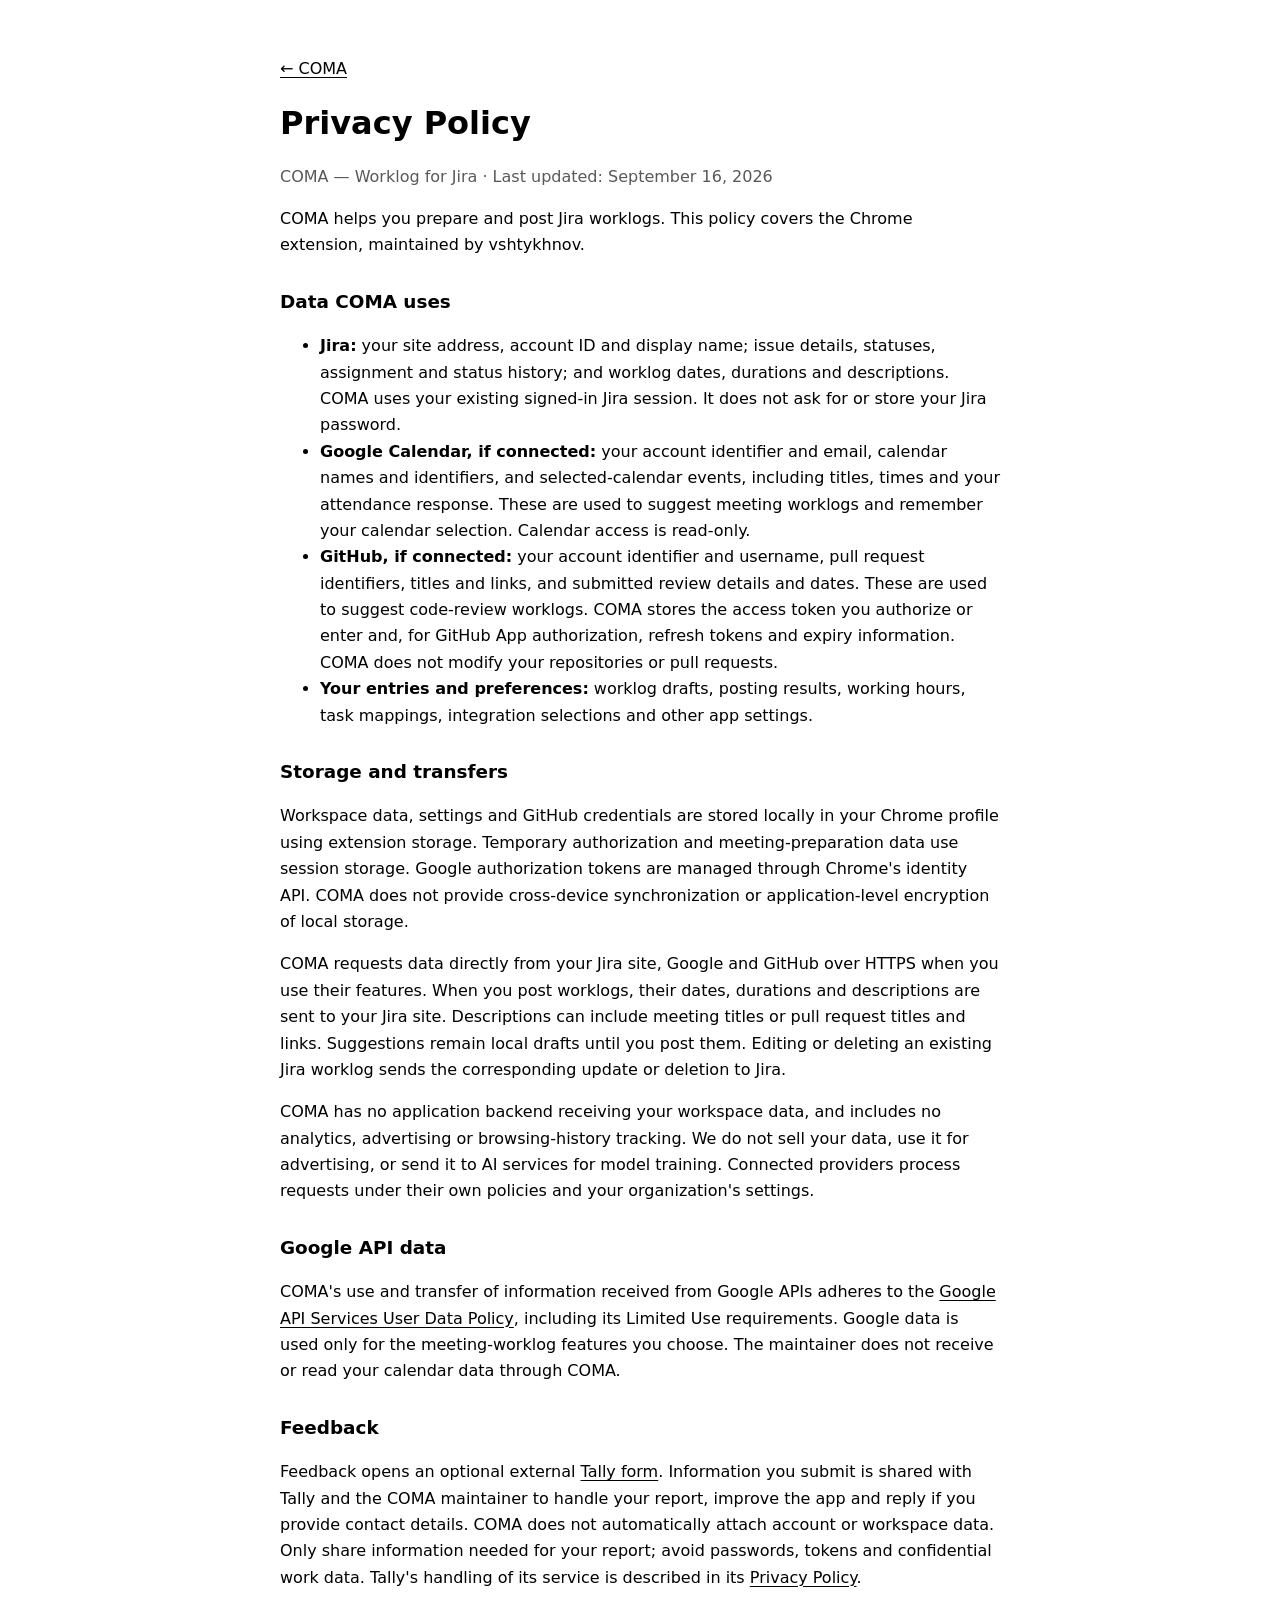
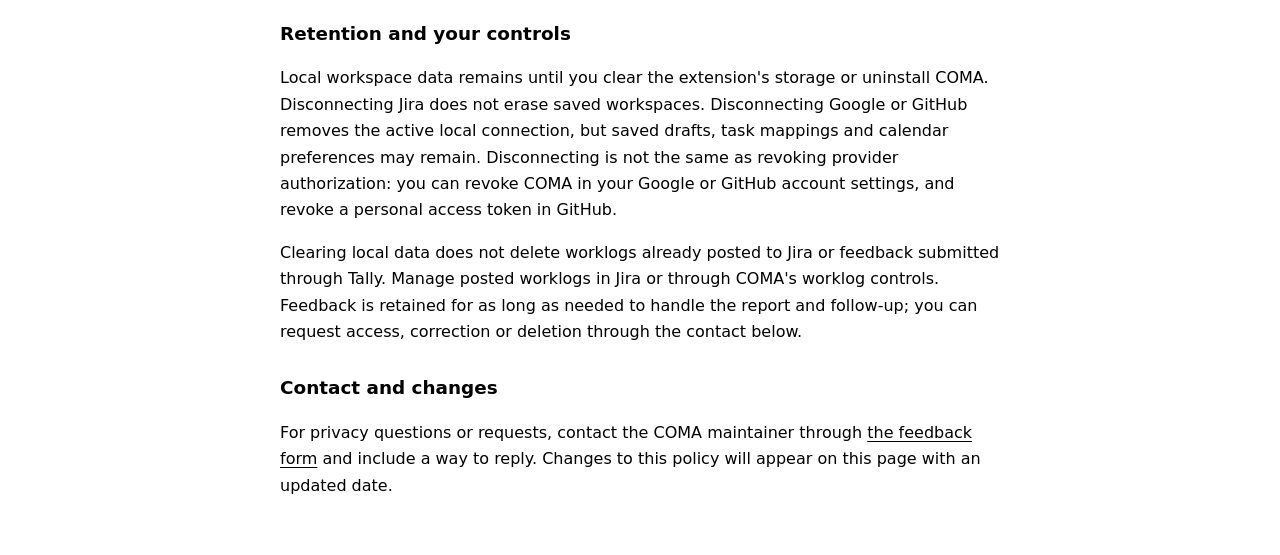
==== privacy.html @ e51e8898 "Publish COMA landing page" ====
<!doctype html>
<html lang="en">
  <head>
    <meta charset="UTF-8" />
    <meta name="viewport" content="width=device-width, initial-scale=1" />
    <title>Privacy Policy — COMA</title>
    <style>
      :root {
        color-scheme: light dark;
        font-family: system-ui, sans-serif;
      }
      body {
        max-width: 720px;
        margin: 0 auto;
        padding: 40px 24px;
        line-height: 1.65;
      }
      h1 {
        line-height: 1.2;
      }
      h2 {
        margin-top: 28px;
        font-size: 1.15rem;
      }
      a {
        color: inherit;
        text-underline-offset: 3px;
      }
      .date {
        opacity: 0.65;
      }
    </style>
  </head>
  <body>
    <main>
      <p><a href="./">← COMA</a></p>
      <h1>Privacy Policy</h1>
      <p class="date">COMA — Worklog for Jira · Last updated: September 16, 2026</p>
      <p>
        COMA helps you prepare and post Jira worklogs. This policy covers the Chrome extension,
        maintained by vshtykhnov.
      </p>

      <h2>Data COMA uses</h2>
      <ul>
        <li>
          <strong>Jira:</strong> your site address, account ID and display name; issue details,
          statuses, assignment and status history; and worklog dates, durations and descriptions.
          COMA uses your existing signed-in Jira session. It does not ask for or store your Jira
          password.
        </li>
        <li>
          <strong>Google Calendar, if connected:</strong> your account identifier and email,
          calendar names and identifiers, and selected-calendar events, including titles, times and
          your attendance response. These are used to suggest meeting worklogs and remember your
          calendar selection. Calendar access is read-only.
        </li>
        <li>
          <strong>GitHub, if connected:</strong> your account identifier and username, pull request
          identifiers, titles and links, and submitted review details and dates. These are used to
          suggest code-review worklogs. COMA stores the access token you authorize or enter and, for
          GitHub App authorization, refresh tokens and expiry information. COMA does not modify your
          repositories or pull requests.
        </li>
        <li>
          <strong>Your entries and preferences:</strong> worklog drafts, posting results, working
          hours, task mappings, integration selections and other app settings.
        </li>
      </ul>

      <h2>Storage and transfers</h2>
      <p>
        Workspace data, settings and GitHub credentials are stored locally in your Chrome profile
        using extension storage. Temporary authorization and meeting-preparation data use session
        storage. Google authorization tokens are managed through Chrome's identity API. COMA does
        not provide cross-device synchronization or application-level encryption of local storage.
      </p>
      <p>
        COMA requests data directly from your Jira site, Google and GitHub over HTTPS when you use
        their features. When you post worklogs, their dates, durations and descriptions are sent to
        your Jira site. Descriptions can include meeting titles or pull request titles and links.
        Suggestions remain local drafts until you post them. Editing or deleting an existing Jira
        worklog sends the corresponding update or deletion to Jira.
      </p>
      <p>
        COMA has no application backend receiving your workspace data, and includes no analytics,
        advertising or browsing-history tracking. We do not sell your data, use it for advertising,
        or send it to AI services for model training. Connected providers process requests under
        their own policies and your organization's settings.
      </p>

      <h2>Google API data</h2>
      <p>
        COMA's use and transfer of information received from Google APIs adheres to the
        <a href="https://developers.google.com/terms/api-services-user-data-policy"
          >Google API Services User Data Policy</a
        >, including its Limited Use requirements. Google data is used only for the meeting-worklog
        features you choose. The maintainer does not receive or read your calendar data through
        COMA.
      </p>

      <h2>Feedback</h2>
      <p>
        Feedback opens an optional external
        <a href="https://tally.so/r/yPBag4">Tally form</a>. Information you submit is shared with
        Tally and the COMA maintainer to handle your report, improve the app and reply if you
        provide contact details. COMA does not automatically attach account or workspace data. Only
        share information needed for your report; avoid passwords, tokens and confidential work
        data. Tally's handling of its service is described in its
        <a href="https://tally.so/help/privacy-policy">Privacy Policy</a>.
      </p>

      <h2>Retention and your controls</h2>
      <p>
        Local workspace data remains until you clear the extension's storage or uninstall COMA.
        Disconnecting Jira does not erase saved workspaces. Disconnecting Google or GitHub removes
        the active local connection, but saved drafts, task mappings and calendar preferences may
        remain. Disconnecting is not the same as revoking provider authorization: you can revoke
        COMA in your Google or GitHub account settings, and revoke a personal access token in
        GitHub.
      </p>
      <p>
        Clearing local data does not delete worklogs already posted to Jira or feedback submitted
        through Tally. Manage posted worklogs in Jira or through COMA's worklog controls. Feedback
        is retained for as long as needed to handle the report and follow-up; you can request
        access, correction or deletion through the contact below.
      </p>

      <h2>Contact and changes</h2>
      <p>
        For privacy questions or requests, contact the COMA maintainer through
        <a href="https://tally.so/r/yPBag4">the feedback form</a> and include a way to reply.
        Changes to this policy will appear on this page with an updated date.
      </p>
    </main>
  </body>
</html>
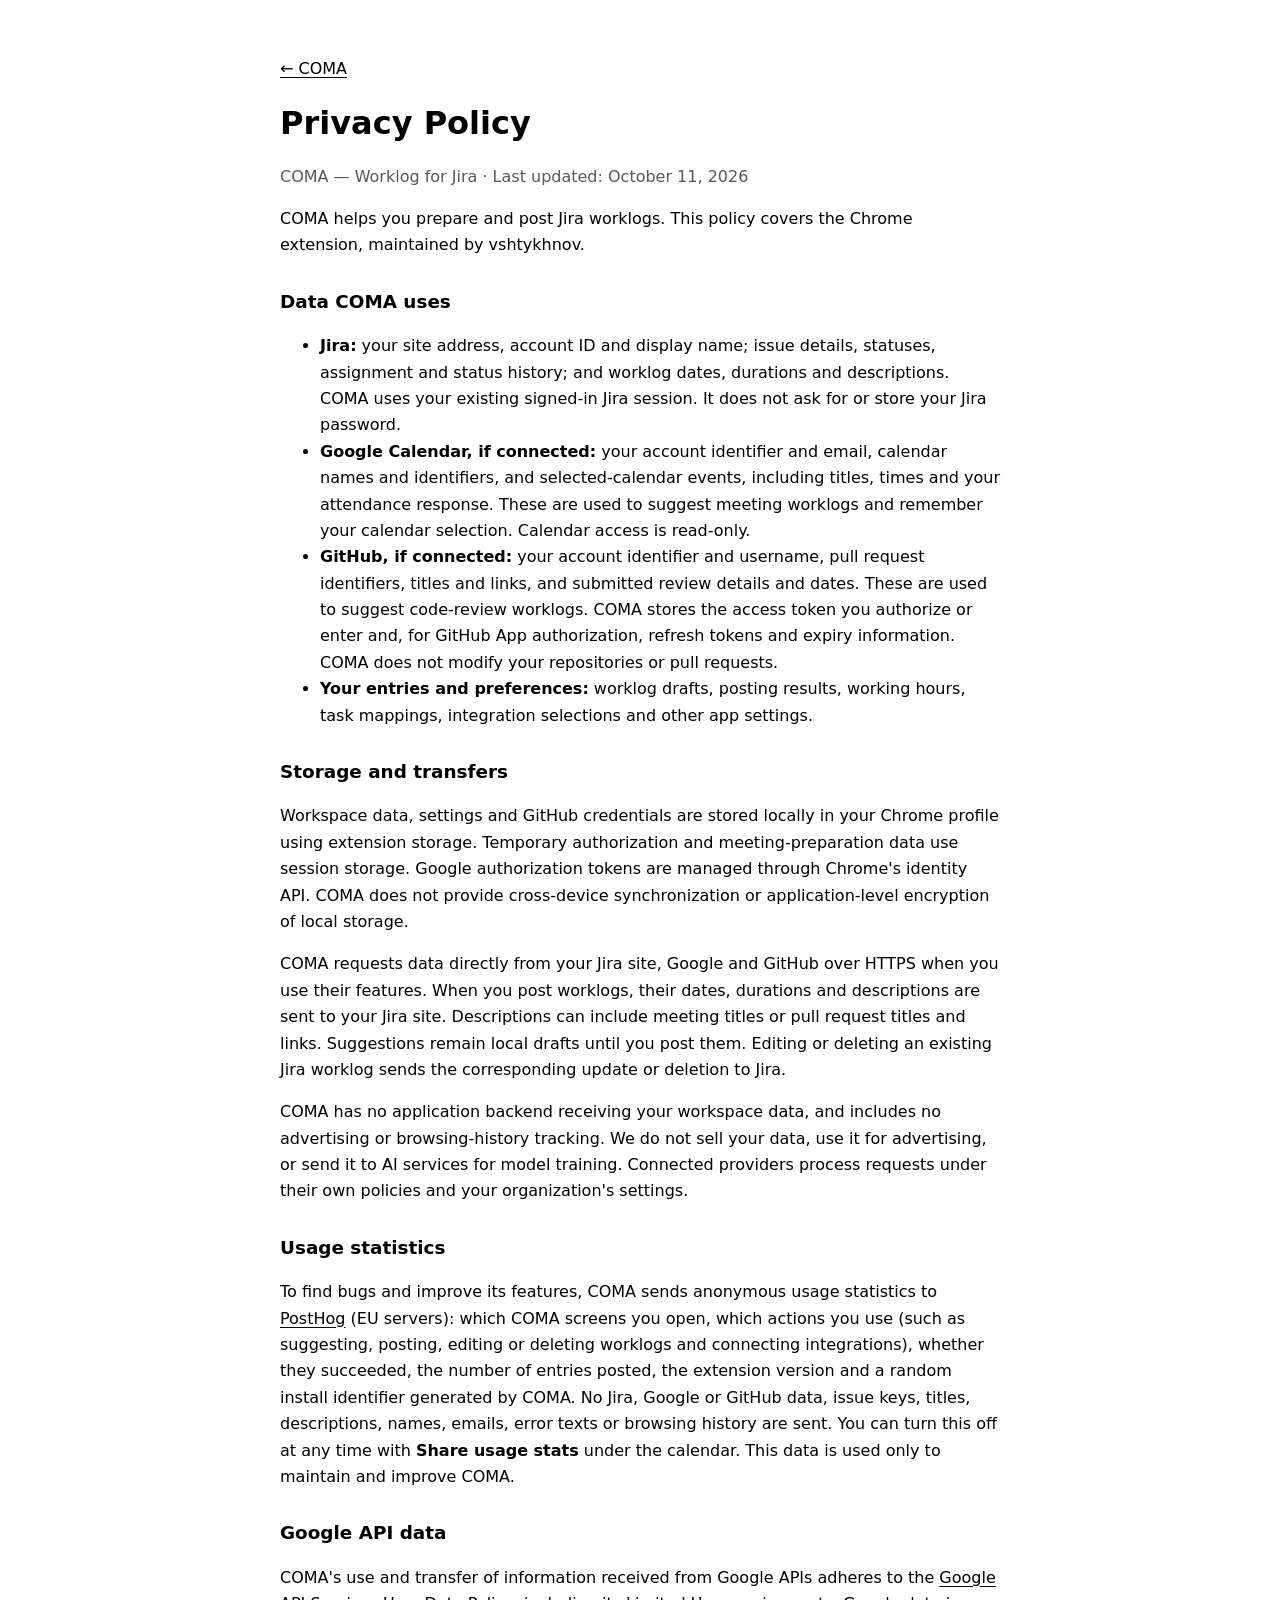
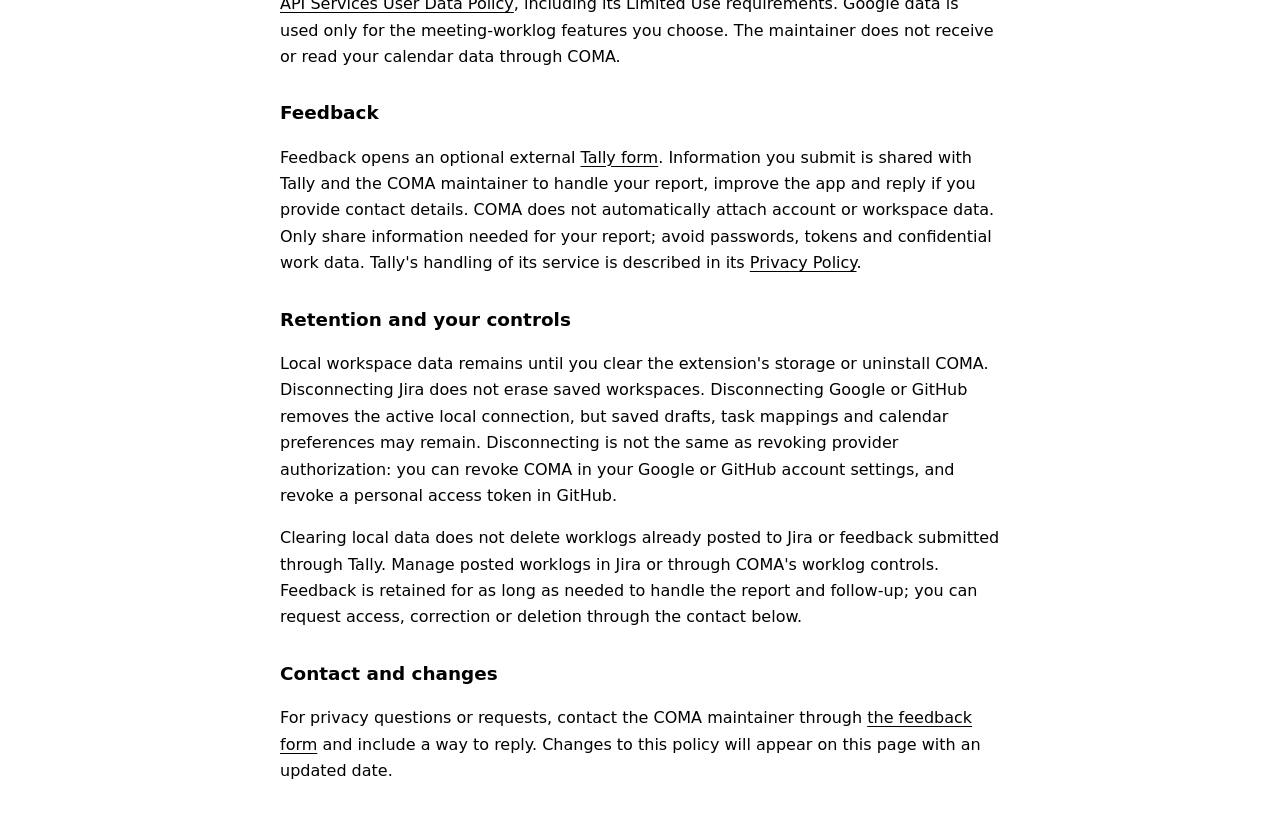
==== commit 13c88d9f: "Disclose anonymous usage statistics Co-Authored-By: Claude Opus 5.5 <noreply@anthropic.com>" ====
--- a/privacy.html
+++ b/privacy.html
@@ -35,7 +35,7 @@
     <main>
       <p><a href="./">← COMA</a></p>
       <h1>Privacy Policy</h1>
-      <p class="date">COMA — Worklog for Jira · Last updated: September 16, 2026</p>
+      <p class="date">COMA — Worklog for Jira · Last updated: October 11, 2026</p>
       <p>
         COMA helps you prepare and post Jira worklogs. This policy covers the Chrome extension,
         maintained by vshtykhnov.
@@ -83,10 +83,22 @@
         worklog sends the corresponding update or deletion to Jira.
       </p>
       <p>
-        COMA has no application backend receiving your workspace data, and includes no analytics,
-        advertising or browsing-history tracking. We do not sell your data, use it for advertising,
+        COMA has no application backend receiving your workspace data, and includes no advertising
+        or browsing-history tracking. We do not sell your data, use it for advertising,
         or send it to AI services for model training. Connected providers process requests under
         their own policies and your organization's settings.
+      </p>
+
+      <h2>Usage statistics</h2>
+      <p>
+        To find bugs and improve its features, COMA sends anonymous usage statistics to
+        <a href="https://posthog.com/privacy">PostHog</a> (EU servers): which COMA screens you open,
+        which actions you use (such as suggesting, posting, editing or deleting worklogs and
+        connecting integrations), whether they succeeded, the number of entries posted, the extension
+        version and a random install identifier generated by COMA. No Jira, Google or GitHub data,
+        issue keys, titles, descriptions, names, emails, error texts or browsing history are sent.
+        You can turn this off at any time with <strong>Share usage stats</strong> under the calendar.
+        This data is used only to maintain and improve COMA.
       </p>
 
       <h2>Google API data</h2>
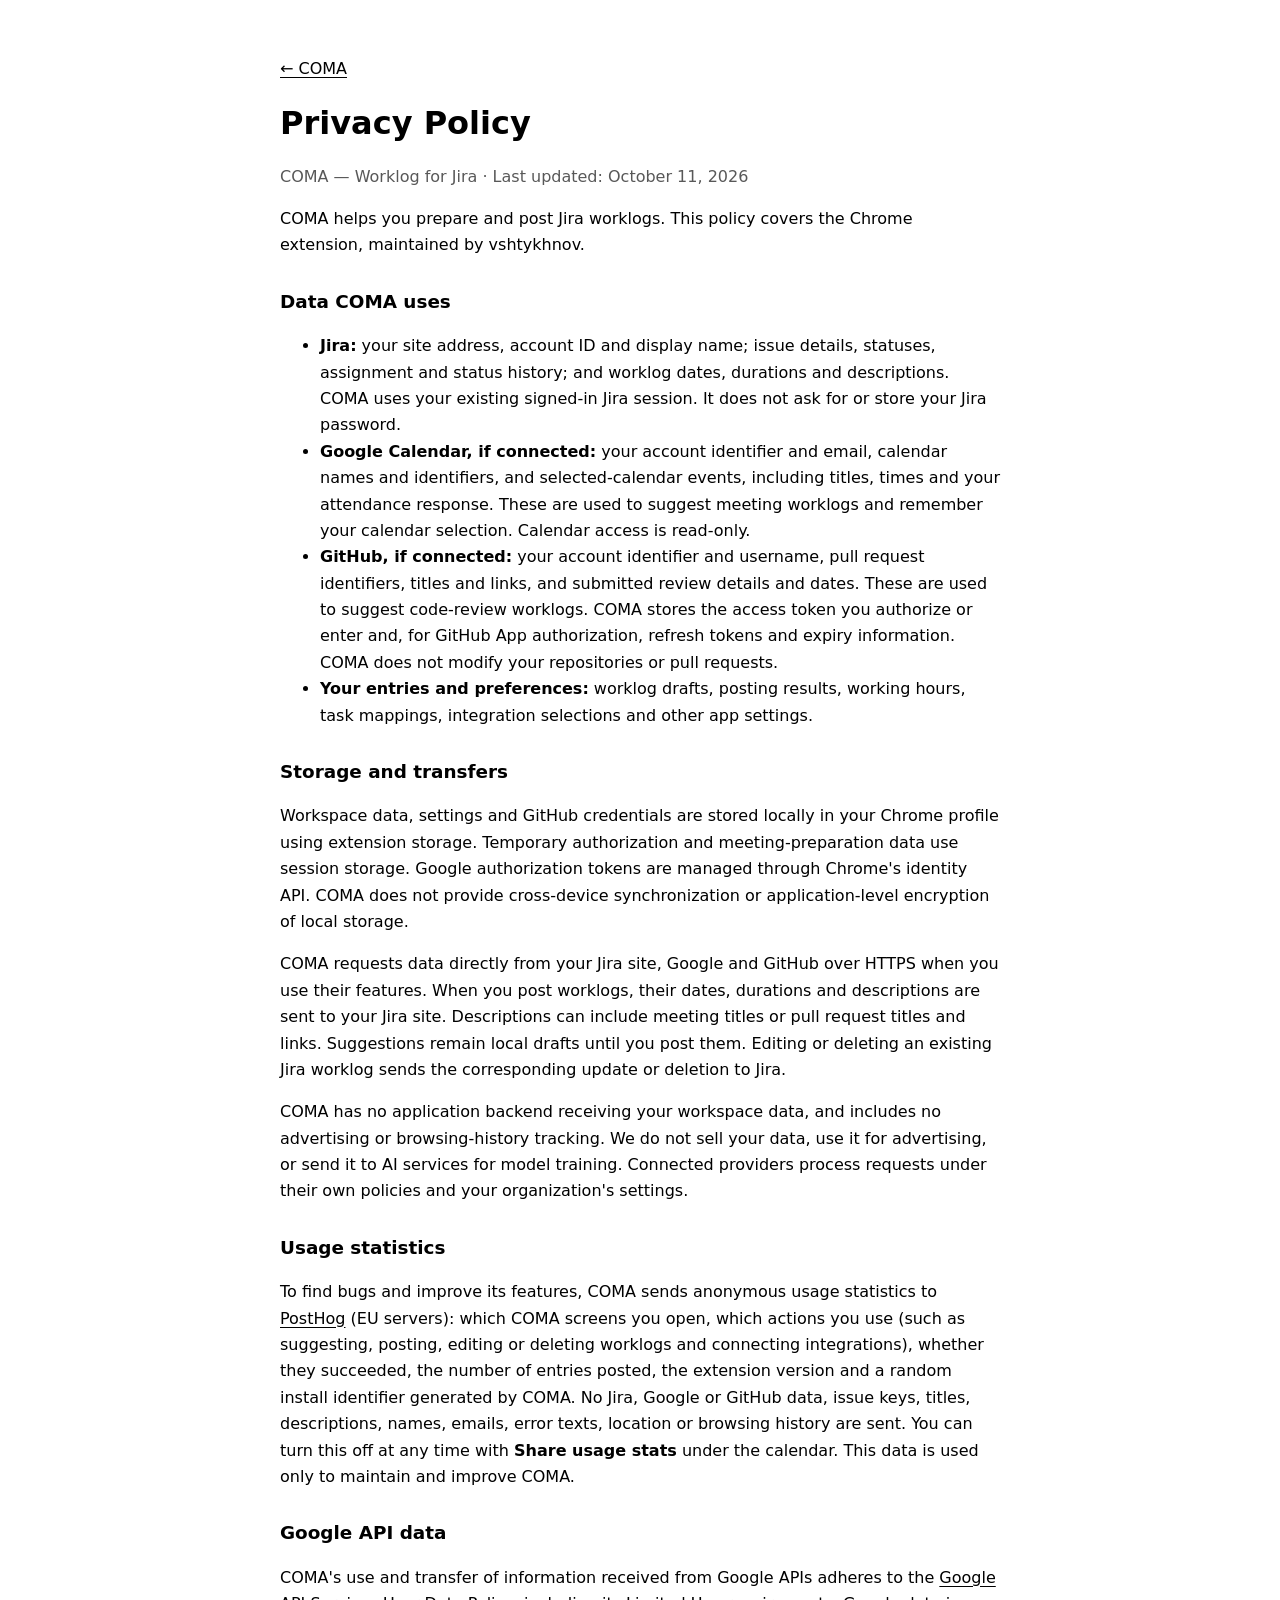
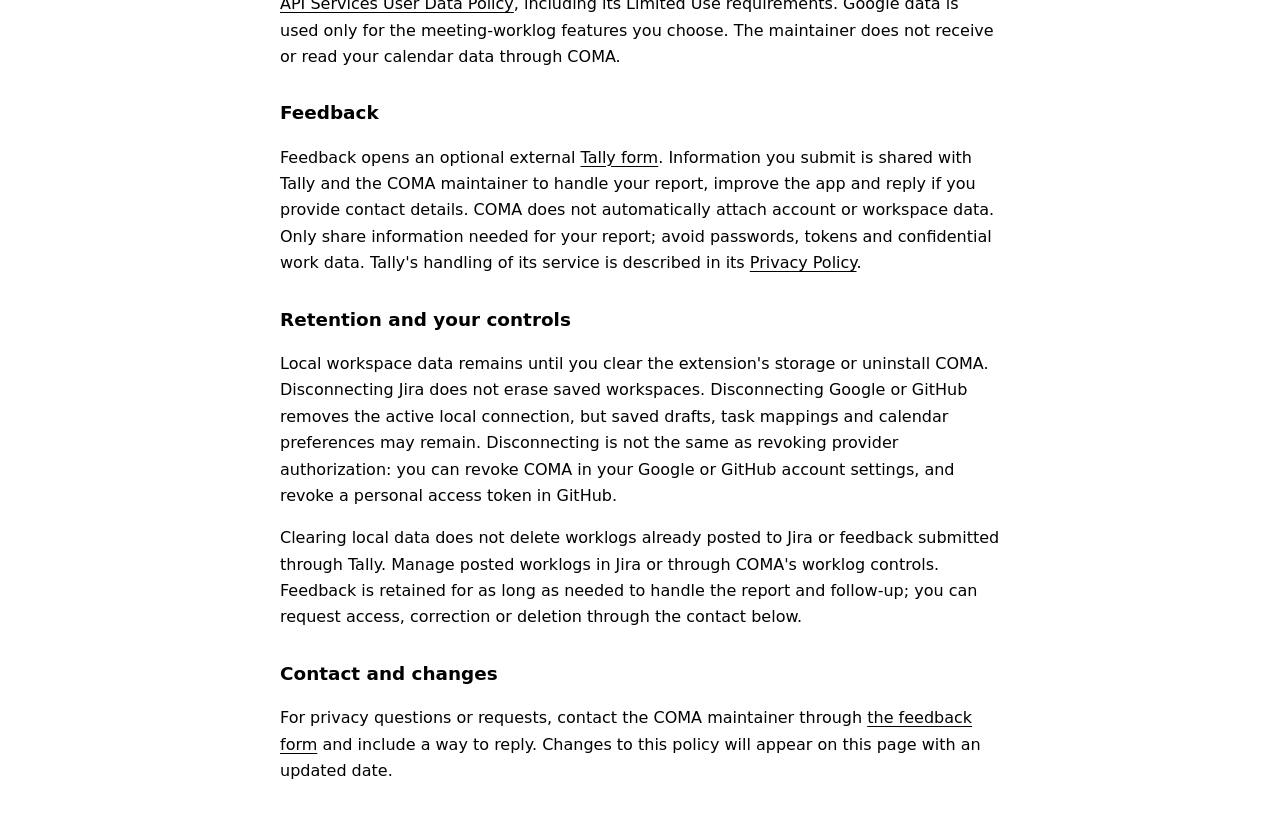
==== commit 3a8d17f8: "State that usage stats exclude location Co-Authored-By: Claude Opus 5.5 <noreply@anthropic.com>" ====
--- a/privacy.html
+++ b/privacy.html
@@ -96,7 +96,7 @@
         which actions you use (such as suggesting, posting, editing or deleting worklogs and
         connecting integrations), whether they succeeded, the number of entries posted, the extension
         version and a random install identifier generated by COMA. No Jira, Google or GitHub data,
-        issue keys, titles, descriptions, names, emails, error texts or browsing history are sent.
+        issue keys, titles, descriptions, names, emails, error texts, location or browsing history are sent.
         You can turn this off at any time with <strong>Share usage stats</strong> under the calendar.
         This data is used only to maintain and improve COMA.
       </p>
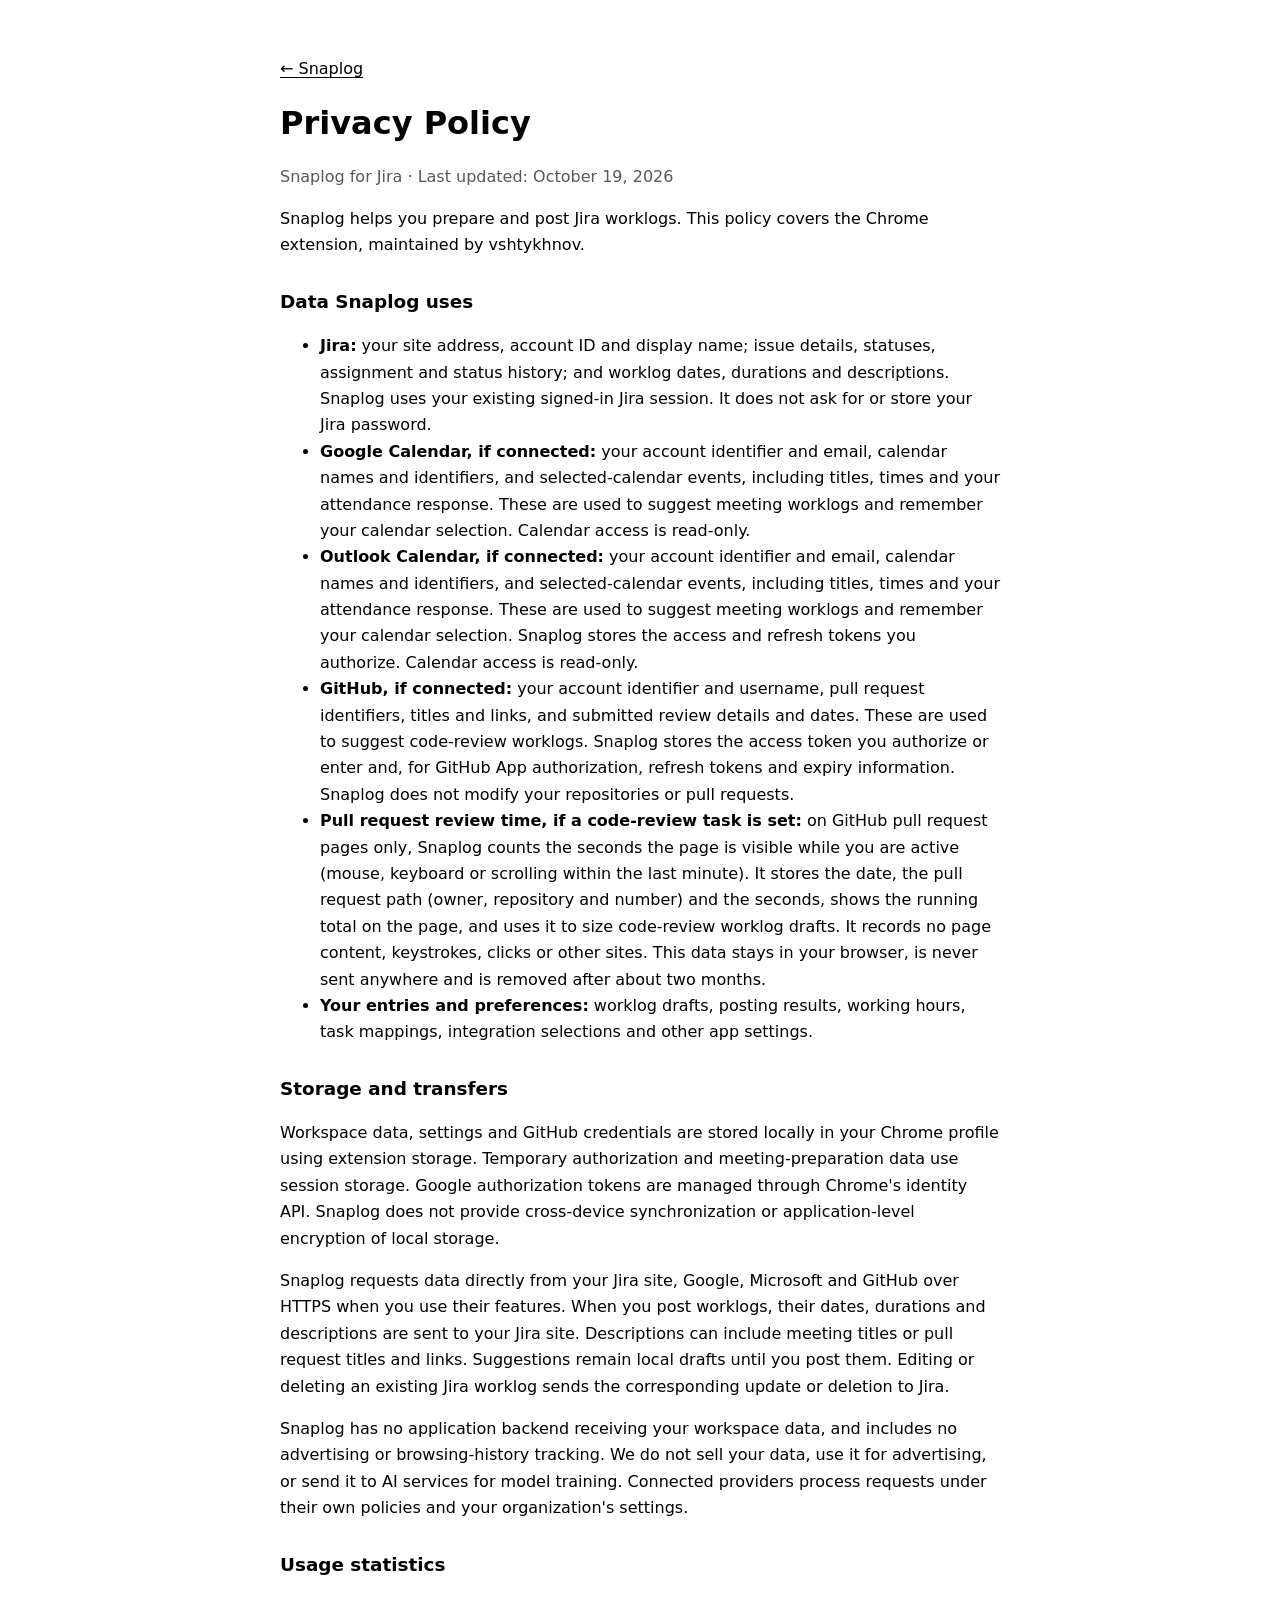
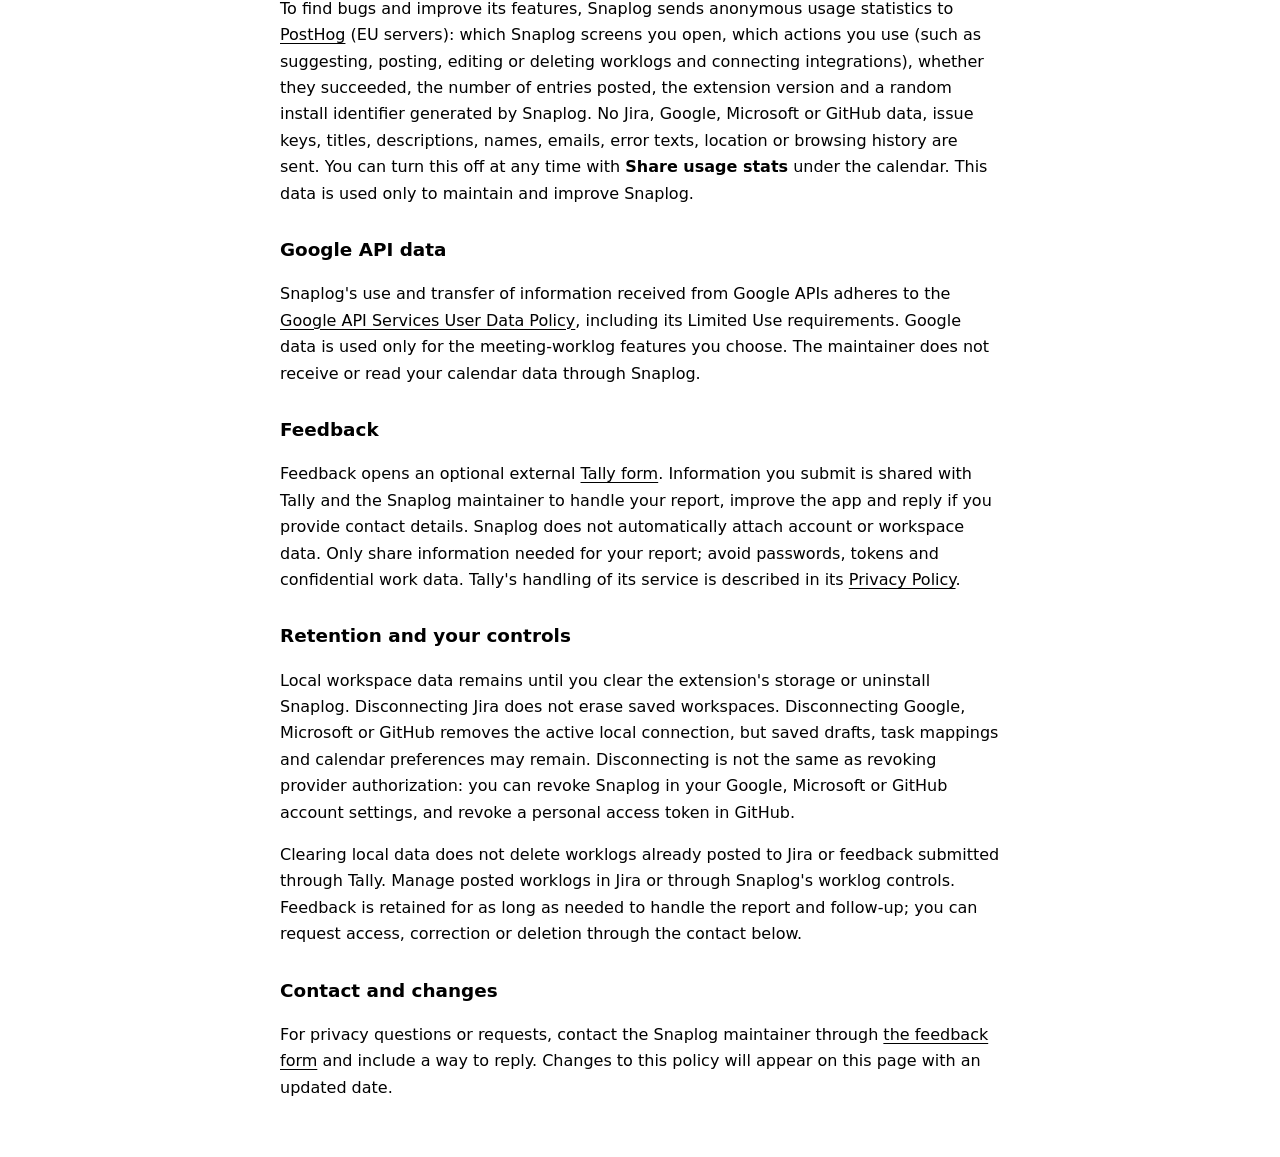
==== commit 53cfb712: "Rebrand landing to Snaplog with new demo videos - New name and hero: "Log your Jira time in seconds," ====
--- a/privacy.html
+++ b/privacy.html
@@ -3,7 +3,7 @@
   <head>
     <meta charset="UTF-8" />
     <meta name="viewport" content="width=device-width, initial-scale=1" />
-    <title>Privacy Policy — COMA</title>
+    <title>Privacy Policy — Snaplog for Jira</title>
     <style>
       :root {
         color-scheme: light dark;
@@ -33,20 +33,20 @@
   </head>
   <body>
     <main>
-      <p><a href="./">← COMA</a></p>
+      <p><a href="./">← Snaplog</a></p>
       <h1>Privacy Policy</h1>
-      <p class="date">COMA — Worklog for Jira · Last updated: October 11, 2026</p>
+      <p class="date">Snaplog for Jira · Last updated: October 19, 2026</p>
       <p>
-        COMA helps you prepare and post Jira worklogs. This policy covers the Chrome extension,
+        Snaplog helps you prepare and post Jira worklogs. This policy covers the Chrome extension,
         maintained by vshtykhnov.
       </p>
 
-      <h2>Data COMA uses</h2>
+      <h2>Data Snaplog uses</h2>
       <ul>
         <li>
           <strong>Jira:</strong> your site address, account ID and display name; issue details,
           statuses, assignment and status history; and worklog dates, durations and descriptions.
-          COMA uses your existing signed-in Jira session. It does not ask for or store your Jira
+          Snaplog uses your existing signed-in Jira session. It does not ask for or store your Jira
           password.
         </li>
         <li>
@@ -56,11 +56,27 @@
           calendar selection. Calendar access is read-only.
         </li>
         <li>
+          <strong>Outlook Calendar, if connected:</strong> your account identifier and email,
+          calendar names and identifiers, and selected-calendar events, including titles, times and
+          your attendance response. These are used to suggest meeting worklogs and remember your
+          calendar selection. Snaplog stores the access and refresh tokens you authorize. Calendar
+          access is read-only.
+        </li>
+        <li>
           <strong>GitHub, if connected:</strong> your account identifier and username, pull request
           identifiers, titles and links, and submitted review details and dates. These are used to
-          suggest code-review worklogs. COMA stores the access token you authorize or enter and, for
-          GitHub App authorization, refresh tokens and expiry information. COMA does not modify your
+          suggest code-review worklogs. Snaplog stores the access token you authorize or enter and, for
+          GitHub App authorization, refresh tokens and expiry information. Snaplog does not modify your
           repositories or pull requests.
+        </li>
+        <li>
+          <strong>Pull request review time, if a code-review task is set:</strong> on GitHub pull
+          request pages only, Snaplog counts the seconds the page is visible while you are active
+          (mouse, keyboard or scrolling within the last minute). It stores the date, the pull request
+          path (owner, repository and number) and the seconds, shows the running total on the page,
+          and uses it to size code-review worklog drafts. It records no page content, keystrokes,
+          clicks or other sites. This data stays in your browser, is never sent anywhere and is
+          removed after about two months.
         </li>
         <li>
           <strong>Your entries and preferences:</strong> worklog drafts, posting results, working
@@ -72,18 +88,18 @@
       <p>
         Workspace data, settings and GitHub credentials are stored locally in your Chrome profile
         using extension storage. Temporary authorization and meeting-preparation data use session
-        storage. Google authorization tokens are managed through Chrome's identity API. COMA does
+        storage. Google authorization tokens are managed through Chrome's identity API. Snaplog does
         not provide cross-device synchronization or application-level encryption of local storage.
       </p>
       <p>
-        COMA requests data directly from your Jira site, Google and GitHub over HTTPS when you use
+        Snaplog requests data directly from your Jira site, Google, Microsoft and GitHub over HTTPS when you use
         their features. When you post worklogs, their dates, durations and descriptions are sent to
         your Jira site. Descriptions can include meeting titles or pull request titles and links.
         Suggestions remain local drafts until you post them. Editing or deleting an existing Jira
         worklog sends the corresponding update or deletion to Jira.
       </p>
       <p>
-        COMA has no application backend receiving your workspace data, and includes no advertising
+        Snaplog has no application backend receiving your workspace data, and includes no advertising
         or browsing-history tracking. We do not sell your data, use it for advertising,
         or send it to AI services for model training. Connected providers process requests under
         their own policies and your organization's settings.
@@ -91,32 +107,32 @@
 
       <h2>Usage statistics</h2>
       <p>
-        To find bugs and improve its features, COMA sends anonymous usage statistics to
-        <a href="https://posthog.com/privacy">PostHog</a> (EU servers): which COMA screens you open,
+        To find bugs and improve its features, Snaplog sends anonymous usage statistics to
+        <a href="https://posthog.com/privacy">PostHog</a> (EU servers): which Snaplog screens you open,
         which actions you use (such as suggesting, posting, editing or deleting worklogs and
         connecting integrations), whether they succeeded, the number of entries posted, the extension
-        version and a random install identifier generated by COMA. No Jira, Google or GitHub data,
+        version and a random install identifier generated by Snaplog. No Jira, Google, Microsoft or GitHub data,
         issue keys, titles, descriptions, names, emails, error texts, location or browsing history are sent.
         You can turn this off at any time with <strong>Share usage stats</strong> under the calendar.
-        This data is used only to maintain and improve COMA.
+        This data is used only to maintain and improve Snaplog.
       </p>
 
       <h2>Google API data</h2>
       <p>
-        COMA's use and transfer of information received from Google APIs adheres to the
+        Snaplog's use and transfer of information received from Google APIs adheres to the
         <a href="https://developers.google.com/terms/api-services-user-data-policy"
           >Google API Services User Data Policy</a
         >, including its Limited Use requirements. Google data is used only for the meeting-worklog
         features you choose. The maintainer does not receive or read your calendar data through
-        COMA.
+        Snaplog.
       </p>
 
       <h2>Feedback</h2>
       <p>
         Feedback opens an optional external
         <a href="https://tally.so/r/yPBag4">Tally form</a>. Information you submit is shared with
-        Tally and the COMA maintainer to handle your report, improve the app and reply if you
-        provide contact details. COMA does not automatically attach account or workspace data. Only
+        Tally and the Snaplog maintainer to handle your report, improve the app and reply if you
+        provide contact details. Snaplog does not automatically attach account or workspace data. Only
         share information needed for your report; avoid passwords, tokens and confidential work
         data. Tally's handling of its service is described in its
         <a href="https://tally.so/help/privacy-policy">Privacy Policy</a>.
@@ -124,23 +140,23 @@
 
       <h2>Retention and your controls</h2>
       <p>
-        Local workspace data remains until you clear the extension's storage or uninstall COMA.
-        Disconnecting Jira does not erase saved workspaces. Disconnecting Google or GitHub removes
+        Local workspace data remains until you clear the extension's storage or uninstall Snaplog.
+        Disconnecting Jira does not erase saved workspaces. Disconnecting Google, Microsoft or GitHub removes
         the active local connection, but saved drafts, task mappings and calendar preferences may
         remain. Disconnecting is not the same as revoking provider authorization: you can revoke
-        COMA in your Google or GitHub account settings, and revoke a personal access token in
-        GitHub.
+        Snaplog in your Google, Microsoft or GitHub account settings, and revoke a personal access
+        token in GitHub.
       </p>
       <p>
         Clearing local data does not delete worklogs already posted to Jira or feedback submitted
-        through Tally. Manage posted worklogs in Jira or through COMA's worklog controls. Feedback
+        through Tally. Manage posted worklogs in Jira or through Snaplog's worklog controls. Feedback
         is retained for as long as needed to handle the report and follow-up; you can request
         access, correction or deletion through the contact below.
       </p>
 
       <h2>Contact and changes</h2>
       <p>
-        For privacy questions or requests, contact the COMA maintainer through
+        For privacy questions or requests, contact the Snaplog maintainer through
         <a href="https://tally.so/r/yPBag4">the feedback form</a> and include a way to reply.
         Changes to this policy will appear on this page with an updated date.
       </p>
